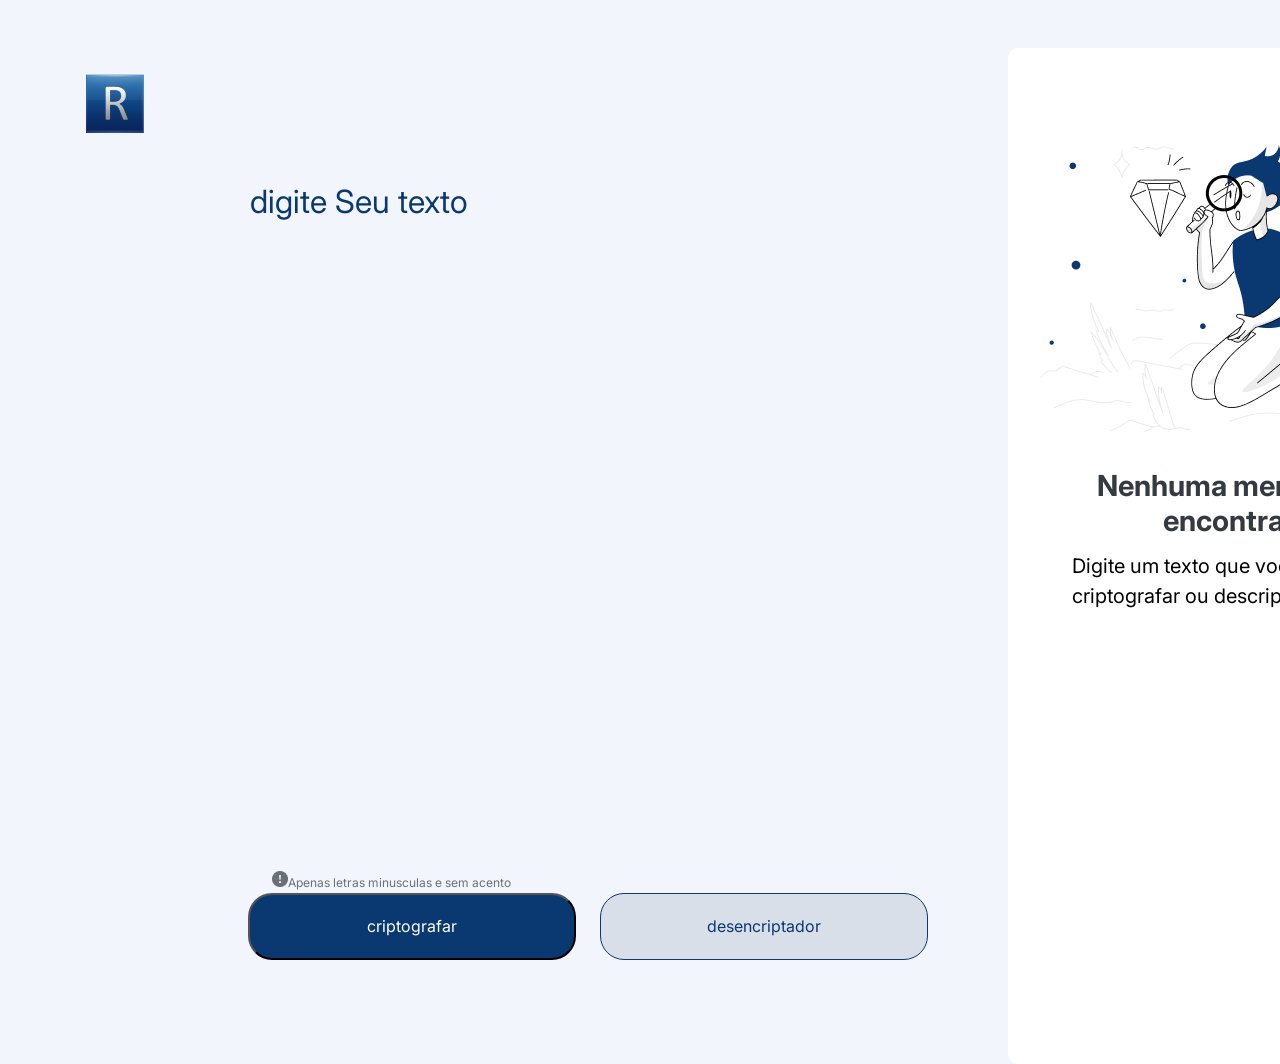
==== index.html @ 2e82d3ce "Refazendo design do projeto" ====
<!DOCTYPE html>

<html>
  <head>
    <meta charset="utf-8">
    <meta http-equiv="X-UA-Compatible" content="IE=edge">
    <meta name="viewport" content="width=device-width, initial-scale=1.0">
    <title>Chalenger 1</title>
    <meta name="viewport" content="width=device-width, initial-scale=1">
    <link rel="stylesheet" href="style.css">
    <link rel="preconnect" href="https://fonts.googleapis.com">
    <link rel="preconnect" href="https://fonts.gstatic.com" crossorigin>
    <link href="https://fonts.googleapis.com/css2?family=Inter&display=swap" rel="stylesheet">
       
     
  </head>
  <header>
    <div class="logoAlura"> 
      <img src="/src/logo.png" alt="logo alura" class="logo__R">
    </div>

        
  </header>
    <body class="Plano_de_fundo">
      <main >
          <textarea placeholder="digite Seu texto" class="input-texto" cols="30" rows="10"></textarea>
        
          
          <section>
            
            <p id="aviso"><img src="/src/aviso.png" alt="aviso" class="aviso_img">Apenas letras minusculas e sem acento</p>       
            <button onclick="ButtonEncriptar()" class="criptografar" >criptografar</button>
            <button onclick="ButtonDesencriptar()" class="desencriptador">desencriptador</button>
          </section>

          <section>
            <div id ="div-aparece">
              <textarea class="output-texto" id="mensagem"cols="40" rows="6" placeholder="Nenhuma mensagem encontrada"></textarea>
              <input class="copiar" type="submit" value="Copiar" id="btn-copiar">
            </div>

          </section>
          <section class="mensagem">
            <div id="div-desaparece" class="message-box-div">
              <img src="/src/High quality products 1 1.png"> 
              <h2>Nenhuma mensagem encontrada</h2>
              <h3>Digite um texto que você deseja criptografar ou descriptografar.</h3>
            </div>      
              
                  
            
            
        
    
        
      </main>
    </body>
    <script src="script.js"></script>
</html>
---- style.css ----
* {
    font-family: "Inter", sans-serif;
    font-weight: 400;
    font-size: 32px;
    line-height: 150%;
   
}

.Plano_de_fundo {
position: relative;
background: #F3F5FC;
position: relative;
width: 1440px;
height: 1024px;
}
.Plano_de_fundo p{
/*posição do texto*/
position: absolute;
width: 680px;
height: 48px;
left: 240px;
top: 168px;
/*fonte do texto*/
font-weight: 400;
font-size: 32px;
line-height: 150%;
color: #0A3871;

}
.input-texto{
    position: absolute;
    left: 240px;
    top: 168px;
    width: 343px;
    height: 624px;
    color: #0A3871;
    resize: none;
    background:transparent;
    border: none;

}
::placeholder { color: #0A3871; }
/*deixa a textarea sem borda*/
.input-texto:focus { 
    border: none;
    outline: none;
   }


.logoAlura {
    position:absolute;
    right: 90.74%;
    left: 5.21%;
    top: 6.25%;
    bottom: 89.8%;

}
.criptografar{
    /*posição do botão*/
    position: absolute;
    top: 869px;
    left: 240px;
    bottom: 72px;
    right: 872px; 
    margin-top: 16px;
    /*tamanho do botão*/
    width: 328px;
    height: 67px;
/*plano de fundo botão*/
    background: #0A3871;
    border-radius: 24px;
    /*fonte do botão*/
  
    font-size: 16px;
    line-height: 19px;
    text-align: center;
        /* cor font */
    color: #FFFFFF;
}
.desencriptador{
    /*posição do botão*/
    position: absolute;
    top: 885px;
    left: 592px;
    bottom: 72px;
    right: 520px; 
    /*tamanho do botão*/
    width: 328px;
    height: 67px;
/*estilo do botão*/
    background: #D8DFE8;
    border: 1px solid #0A3871;
    border-radius: 24px;
    /*fonte do botão*/
   
    font-size: 16px;
    line-height: 19px;
    text-align: center;
        /* cor font */
    color: #0A3871
}
#aviso{
    position: absolute;
    top: 851px;
    right: 948px;
    left:264px;
    bottom: 155px;
    display: inline;
    

    
    
    width: 245px;
    height: 18px;
    font-size: 12px;
    font-weight: 400;
    line-height: 150%;
    color: #495057;

opacity: 0.8;
}

.output-texto {
    position: absolute;
    margin:40px 40px 40px 1000px;
    width: 400px;
    height: 944px;
    padding: 30px;
    
    color:#495057;;
    
    /* shadow */
   
    border-color: #FFFFFF;
    border-radius: 32px;
}
.output-texto:focus{
    border: none;
    outline: none;
}
.copiar{
    

    
    
  
    position: absolute;
    width: 336px;
    height: 67px;
    
    left: 1032px;
    top: 885px;
    
    
    border: 1px solid #0A3871;
    border-radius: 32px;
    background: #D8DFE8;

    /*fonte*/

    font-family: 'Inter';
    font-style: normal;
    font-weight: 400;
    font-size: 24px;
    line-height: 19px;
    text-align: center;
    color: #0A3871;
}
.copiar:hover{
    cursor: grab;
}
.message-box-div{
    position: absolute;
    /*margin:40px 40px 40px 1000px;*/
    top: 40PX;
    right: 40PX;
    left: 1000PX;
    bottom: 40PX;
    border-radius:10PX ;
    padding: 32px;


    width: 400px;
    height: 944px;
  
  
}
.message-box-div img{
    margin-left: auto;
    margin-right: auto;
 }
.mensagem h2{
   
    width: 336px;
    height: 58px;
    margin-left: auto;
    margin-right: auto;

    /*fonte*/
    font-family: 'Inter';
    font-style: normal;
    font-weight: 700;
    font-size: 29px;
    line-height: 120%;
    text-align: center;
    color: #343A40;
}
.mensagem h3{
    width: 336px;
    height: 48px;
    margin-left: auto;
    margin-right: auto;

    font-family: 'Inter';
    font-style: normal;
    font-weight: 400;
    font-size: 20px;
    line-height: 150%;
}
.message-box-div, .message-box-div img {
    padding-top: 40px;
    background: #FFFFFF;
  }
  .logo__R{
    width: 5vw;

  }
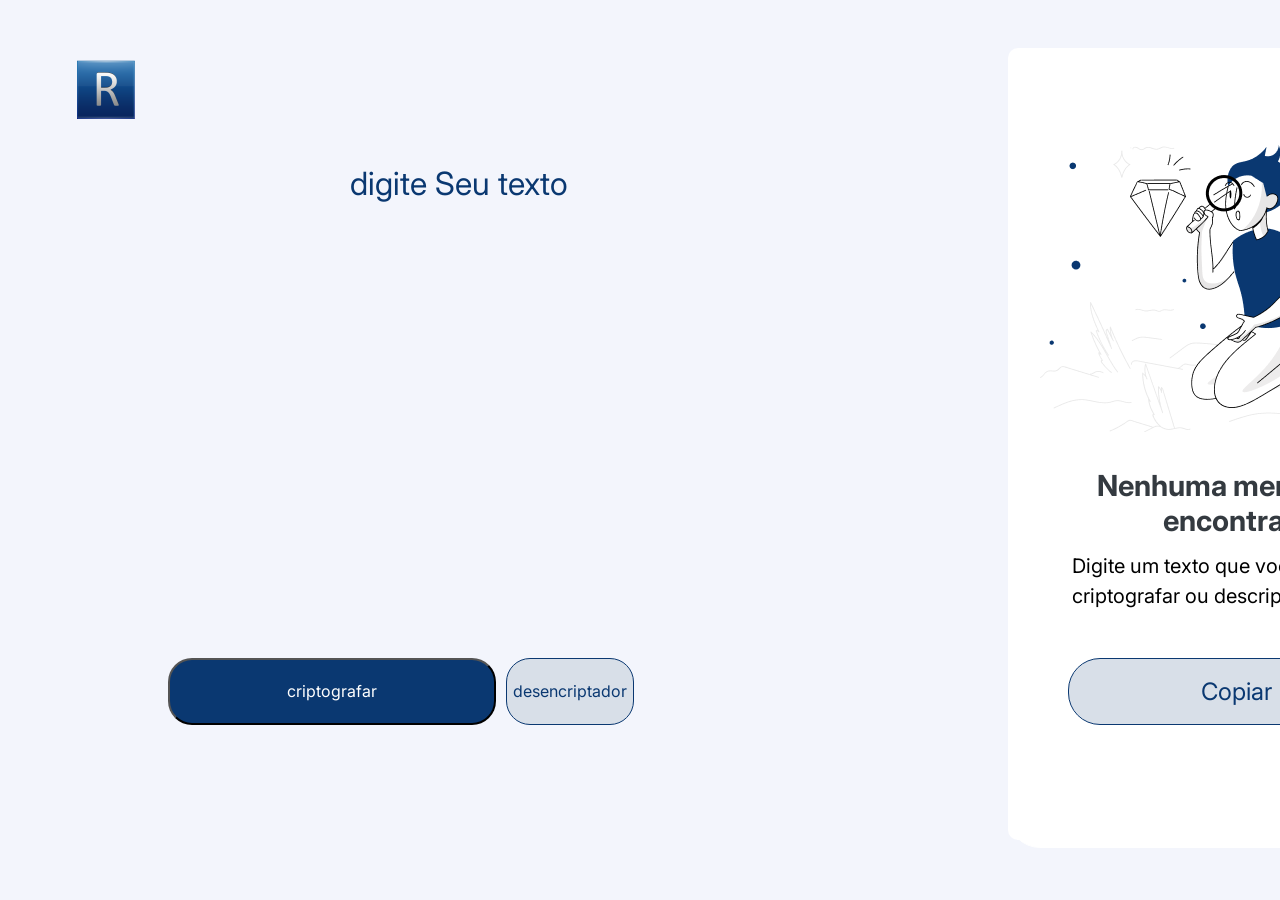
==== commit e8b38611: "Decodificador 2.0" ====
--- a/index.html
+++ b/index.html
@@ -26,10 +26,10 @@
           <textarea placeholder="digite Seu texto" class="input-texto" cols="30" rows="10"></textarea>
         
           
-          <section>
-            
-            <p id="aviso"><img src="/src/aviso.png" alt="aviso" class="aviso_img">Apenas letras minusculas e sem acento</p>       
+          <section class="btn">
+            <div class="button__criptografar">
             <button onclick="ButtonEncriptar()" class="criptografar" >criptografar</button>
+          </div>
             <button onclick="ButtonDesencriptar()" class="desencriptador">desencriptador</button>
           </section>
 
--- a/style.css
+++ b/style.css
@@ -5,19 +5,20 @@
     line-height: 150%;
    
 }
-
+html{
+    width: 100vw;
+    height: 100vh;
+}
 .Plano_de_fundo {
 position: relative;
 background: #F3F5FC;
-position: relative;
-width: 1440px;
-height: 1024px;
+
 }
 .Plano_de_fundo p{
 /*posição do texto*/
 position: absolute;
-width: 680px;
-height: 48px;
+width: 10%;
+height: 2%;
 left: 240px;
 top: 168px;
 /*fonte do texto*/
@@ -29,10 +30,10 @@
 }
 .input-texto{
     position: absolute;
-    left: 240px;
-    top: 168px;
+    left: 340px;
+    top: 150px;
     width: 343px;
-    height: 624px;
+    height: 57vh;
     color: #0A3871;
     resize: none;
     background:transparent;
@@ -45,7 +46,9 @@
     border: none;
     outline: none;
    }
-
+.button__criptografar{
+    display: flex;
+}
 
 .logoAlura {
     position:absolute;
@@ -55,14 +58,20 @@
     bottom: 89.8%;
 
 }
+.btn{
+    display: flex;
+    position: absolute;
+    top: 650px;
+    left: 160px;
+    bottom: 72px;
+    right: 872px;
+   
+
+}
 .criptografar{
     /*posição do botão*/
-    position: absolute;
-    top: 869px;
-    left: 240px;
-    bottom: 72px;
-    right: 872px; 
-    margin-top: 16px;
+  
+    margin-right: 10px;
     /*tamanho do botão*/
     width: 328px;
     height: 67px;
@@ -78,12 +87,7 @@
     color: #FFFFFF;
 }
 .desencriptador{
-    /*posição do botão*/
-    position: absolute;
-    top: 885px;
-    left: 592px;
-    bottom: 72px;
-    right: 520px; 
+    
     /*tamanho do botão*/
     width: 328px;
     height: 67px;
@@ -100,15 +104,6 @@
     color: #0A3871
 }
 #aviso{
-    position: absolute;
-    top: 851px;
-    right: 948px;
-    left:264px;
-    bottom: 155px;
-    display: inline;
-    
-
-    
     
     width: 245px;
     height: 18px;
@@ -124,7 +119,7 @@
     position: absolute;
     margin:40px 40px 40px 1000px;
     width: 400px;
-    height: 944px;
+    height: 82vh;
     padding: 30px;
     
     color:#495057;;
@@ -140,16 +135,12 @@
 }
 .copiar{
     
-
-    
-    
-  
     position: absolute;
     width: 336px;
     height: 67px;
     
-    left: 1032px;
-    top: 885px;
+    left: 1060px;
+    top: 650px;
     
     
     border: 1px solid #0A3871;
@@ -165,25 +156,26 @@
     line-height: 19px;
     text-align: center;
     color: #0A3871;
+    z-index: 5;
 }
 .copiar:hover{
     cursor: grab;
 }
 .message-box-div{
-    position: absolute;
+    position: relative;
     /*margin:40px 40px 40px 1000px;*/
     top: 40PX;
     right: 40PX;
     left: 1000PX;
-    bottom: 40PX;
+    bottom: 42PX;
     border-radius:10PX ;
     padding: 32px;
 
 
     width: 400px;
-    height: 944px;
+    height: 78vh;
   
-  
+    z-index: 3;
 }
 .message-box-div img{
     margin-left: auto;
@@ -204,6 +196,7 @@
     line-height: 120%;
     text-align: center;
     color: #343A40;
+    
 }
 .mensagem h3{
     width: 336px;
@@ -216,6 +209,9 @@
     font-weight: 400;
     font-size: 20px;
     line-height: 150%;
+}
+.message-box-div{
+    height: 80vh;
 }
 .message-box-div, .message-box-div img {
     padding-top: 40px;
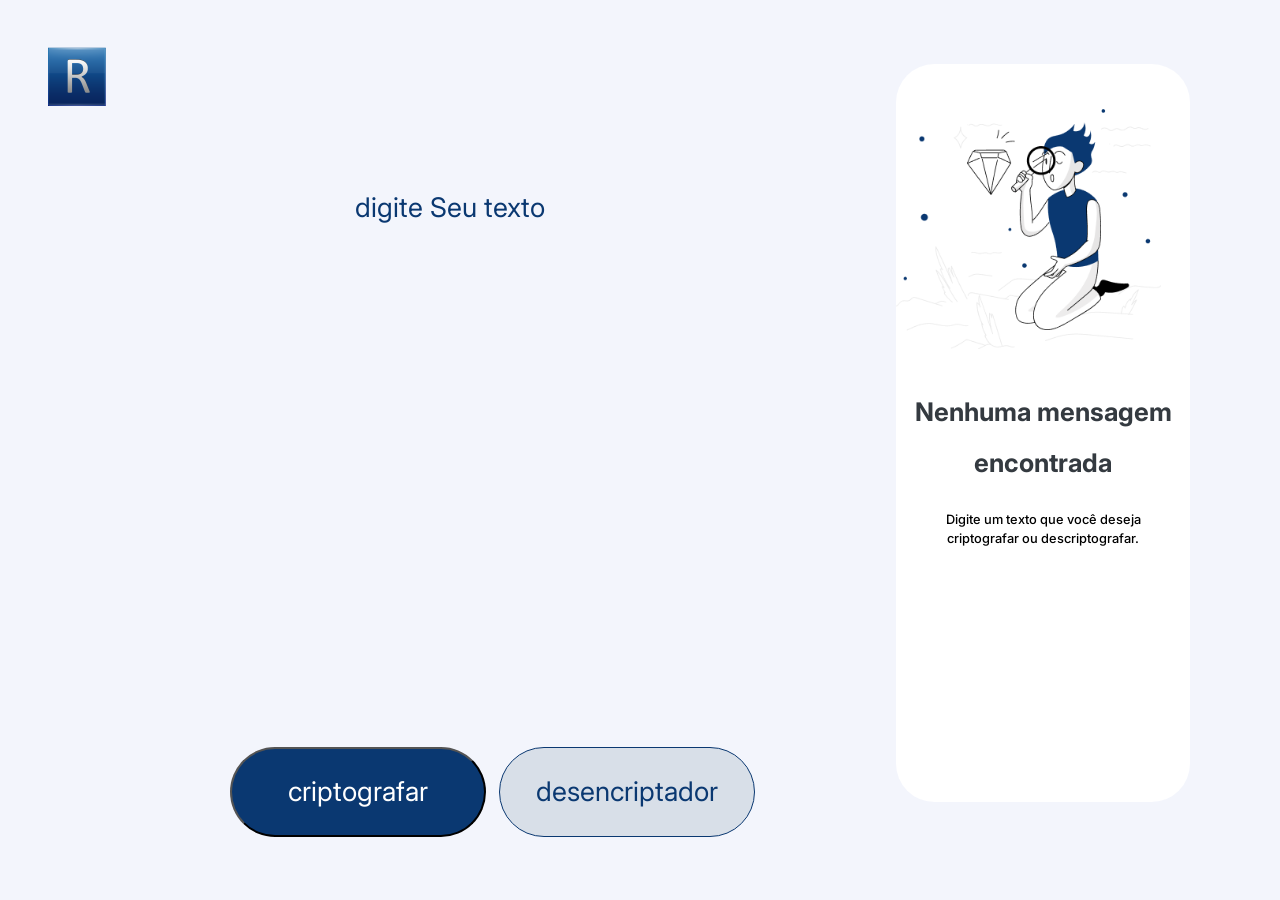
==== commit 604f102e: "Responsividade" ====
--- a/index.html
+++ b/index.html
@@ -15,8 +15,8 @@
      
   </head>
   <header>
-    <div class="logoAlura"> 
-      <img src="/src/logo.png" alt="logo alura" class="logo__R">
+    <div class="logoR"> 
+      <img src="src/logo.png"  class="logo__R">
     </div>
 
         
@@ -33,20 +33,23 @@
             <button onclick="ButtonDesencriptar()" class="desencriptador">desencriptador</button>
           </section>
 
-          <section>
-            <div id ="div-aparece">
-              <textarea class="output-texto" id="mensagem"cols="40" rows="6" placeholder="Nenhuma mensagem encontrada"></textarea>
+          <section id="div-aparece">
+            <div id ="div-txtArea">
+              <textarea class="output-texto" id="mensagem"cols="40" rows="6" ></textarea>
               <input class="copiar" type="submit" value="Copiar" id="btn-copiar">
             </div>
 
           </section>
           <section class="mensagem">
             <div id="div-desaparece" class="message-box-div">
-              <img src="/src/High quality products 1 1.png"> 
-              <h2>Nenhuma mensagem encontrada</h2>
+              <img src="src/High quality products 1 1.png"> 
+              
+              <div class="avisos">
+                <h2>Nenhuma mensagem encontrada</h2>
               <h3>Digite um texto que você deseja criptografar ou descriptografar.</h3>
+            </div>
             </div>      
-              
+           
                   
             
             
--- a/style.css
+++ b/style.css
@@ -1,43 +1,33 @@
 * {
     font-family: "Inter", sans-serif;
     font-weight: 400;
-    font-size: 32px;
+    font-size: 3vh;
     line-height: 150%;
+    line-height: 4vw;
    
 }
 html{
-    width: 100vw;
+    width: 100%;
     height: 100vh;
 }
 .Plano_de_fundo {
-position: relative;
+
 background: #F3F5FC;
-
-}
-.Plano_de_fundo p{
-/*posição do texto*/
-position: absolute;
-width: 10%;
-height: 2%;
-left: 240px;
-top: 168px;
-/*fonte do texto*/
-font-weight: 400;
-font-size: 32px;
-line-height: 150%;
-color: #0A3871;
-
-}
+margin: 0;
+
+}
+
 .input-texto{
     position: absolute;
-    left: 340px;
-    top: 150px;
-    width: 343px;
+    left: 20vw;
+    top: 20vh;
+    width: 30vw;
     height: 57vh;
     color: #0A3871;
     resize: none;
     background:transparent;
     border: none;
+    text-align: center;
 
 }
 ::placeholder { color: #0A3871; }
@@ -50,38 +40,37 @@
     display: flex;
 }
 
-.logoAlura {
+.logoR {
     position:absolute;
-    right: 90.74%;
-    left: 5.21%;
-    top: 6.25%;
-    bottom: 89.8%;
+   top: 5vh;
+   left: 5vh;
+    
 
 }
 .btn{
     display: flex;
     position: absolute;
-    top: 650px;
-    left: 160px;
-    bottom: 72px;
-    right: 872px;
+    top: 83vh;
+    left: 18vw;
+    
+    
    
 
 }
 .criptografar{
     /*posição do botão*/
   
-    margin-right: 10px;
+    margin-right: 1vw;
     /*tamanho do botão*/
-    width: 328px;
-    height: 67px;
+    width: 20vw;
+    height: 10vh;
 /*plano de fundo botão*/
     background: #0A3871;
-    border-radius: 24px;
+    border-radius: 10vw;
     /*fonte do botão*/
   
-    font-size: 16px;
-    line-height: 19px;
+    
+    
     text-align: center;
         /* cor font */
     color: #FFFFFF;
@@ -89,62 +78,64 @@
 .desencriptador{
     
     /*tamanho do botão*/
-    width: 328px;
-    height: 67px;
+    width: 20vw;
+    height: 10vh;
 /*estilo do botão*/
     background: #D8DFE8;
     border: 1px solid #0A3871;
-    border-radius: 24px;
+    border-radius: 10vw;
     /*fonte do botão*/
    
-    font-size: 16px;
-    line-height: 19px;
+    
+    
     text-align: center;
         /* cor font */
     color: #0A3871
 }
-#aviso{
-    
-    width: 245px;
-    height: 18px;
-    font-size: 12px;
-    font-weight: 400;
-    line-height: 150%;
-    color: #495057;
-
-opacity: 0.8;
+#div-aparece{
+    display: none ;
+}
+#div-txtArea{
+    
+    position: relative;    
+    top:5vw ;
+    left: 70vw;
+    display: flex;
+    flex-direction: column;
+    height: 82vh;
+    width: 23vw;
+    border-radius: 3vw;
+    background-color:#FFFFFF ;
+   
 }
 
 .output-texto {
-    position: absolute;
-    margin:40px 40px 40px 1000px;
-    width: 400px;
-    height: 82vh;
-    padding: 30px;
+    
+    width: 20vw;
+    height: 72vh;
+    
     
     color:#495057;;
     
     /* shadow */
    
     border-color: #FFFFFF;
-    border-radius: 32px;
+    border-radius: 3vw;
+    z-index: 3;
 }
 .output-texto:focus{
     border: none;
     outline: none;
 }
 .copiar{
-    
-    position: absolute;
-    width: 336px;
-    height: 67px;
-    
-    left: 1060px;
-    top: 650px;
+    align-self: center;
+    
+    width: 15vw;
+    height: 10vh;
     
     
     border: 1px solid #0A3871;
-    border-radius: 32px;
+    border-radius: 10vw;
     background: #D8DFE8;
 
     /*fonte*/
@@ -152,8 +143,7 @@
     font-family: 'Inter';
     font-style: normal;
     font-weight: 400;
-    font-size: 24px;
-    line-height: 19px;
+    
     text-align: center;
     color: #0A3871;
     z-index: 5;
@@ -161,67 +151,187 @@
 .copiar:hover{
     cursor: grab;
 }
+#div-desaparece{
+    display: block ;
+}
+
 .message-box-div{
-    position: relative;
-    /*margin:40px 40px 40px 1000px;*/
-    top: 40PX;
-    right: 40PX;
-    left: 1000PX;
-    bottom: 42PX;
-    border-radius:10PX ;
-    padding: 32px;
-
-
-    width: 400px;
-    height: 78vh;
-  
+    
+    position: relative;    
+    top:5vw ;
+    left: 70vw;
+    display: flex;
+    flex-direction: column;
+    height: 82vh;
+    width: 23vw;
+    border-radius: 3vw;
+    background-color:#FFFFFF ;
     z-index: 3;
 }
 .message-box-div img{
-    margin-left: auto;
-    margin-right: auto;
- }
+    width: 90%;
+    margin-top: 5vh;
+}
+
 .mensagem h2{
    
-    width: 336px;
-    height: 58px;
-    margin-left: auto;
-    margin-right: auto;
+   
 
     /*fonte*/
     font-family: 'Inter';
     font-style: normal;
     font-weight: 700;
-    font-size: 29px;
-    line-height: 120%;
+    font-size: 2vw;
+
     text-align: center;
     color: #343A40;
     
 }
 .mensagem h3{
-    width: 336px;
-    height: 48px;
-    margin-left: auto;
-    margin-right: auto;
-
+   
+ margin: 1vw;
     font-family: 'Inter';
     font-style: normal;
-    font-weight: 400;
-    font-size: 20px;
+    font-weight: 500;
+    font-size: 1vw;
     line-height: 150%;
-}
-.message-box-div{
-    height: 80vh;
-}
-.message-box-div, .message-box-div img {
-    padding-top: 40px;
-    background: #FFFFFF;
-  }
+    text-align: center;
+}
+
+
   .logo__R{
     width: 5vw;
 
   }
-
-
-
-
+  .mobile{
+    display: none;
+  }
+
+  @media screen and (max-width: 390px){
+    *{
+        font-family: "Inter", sans-serif;
+        font-weight: 400;
+        font-size: 4vh;
+        line-height: 150%;
+        line-height: 4vw;
+    }
+    html{
+        height: 200%;
+    }
+    .mobile{
+        display: block;
+    }
+    main{
+        display: flex;
+        flex-direction: column;
+    }
+ .logoR{
+    display: flex;
+    position: static;
+    width: 100%;
+    justify-content: center;
+    
+   
+   
+ }
+ .logoR img{
+
+ 
+    width: 25%;
+  
+ }
+
+ .output-texto{
+    position: static;
+    width: 100%;
+    height: 60%;
+    margin-top: 5vh;
+    line-height: 1.5;
+    text-align: center;
+
+ }
+ 
+ .Plano_de_fundo{
+    
+ }
+ .input-texto{
+    width: 80%;
+    margin: 5vh;
+    line-height: 1.5;
+    
+  
+ }
+ .btn{
+    position: static;
+    width: 100vw;
+    display: flex;
+    flex-direction: column;
+    align-items: center;
+    height: 30vh;
+ }
+ .criptografar, .desencriptador{
+    width: 95vw;
+  
+    
+ }
+ #div-txtArea{
+    position: static;
+    width: 90%;
+    margin: auto;
+    border-radius: 2vh;
+ }
+ .copiar{
+    width: 80vw;
+    border-radius: 2vh;
+ }
+ .input-texto{
+    position: static;
+   
+ }
+ #div-aparece{
+    display: none;
+ }
+ #div-desaparece{
+    display: block;
+ }
+ .message-box-div{
+    display: flex;
+    flex-direction: column;
+    position: static;
+    width: 70%;
+    margin: auto;
+    height: 20vh;
+    justify-content: space-around;
+    padding: 32px;
+    gap: 32px;
+    
+ }
+ .message-box-div h2{
+ 
+    font-size: 3vh;
+    margin: 0;
+    height: 50%;
+ }
+ .message-box-div h3{
+    font-size: 2vh;
+    margin: 0;
+    height: 50%;
+ }
+ .message-box-div img{
+display: none;
+
+ }
+ .avisos{
+    display: flex;
+    flex-direction: column;
+    height: 100% ;
+    width: 100%;
+
+ }
+  }
+    
+  
+
+
+
+
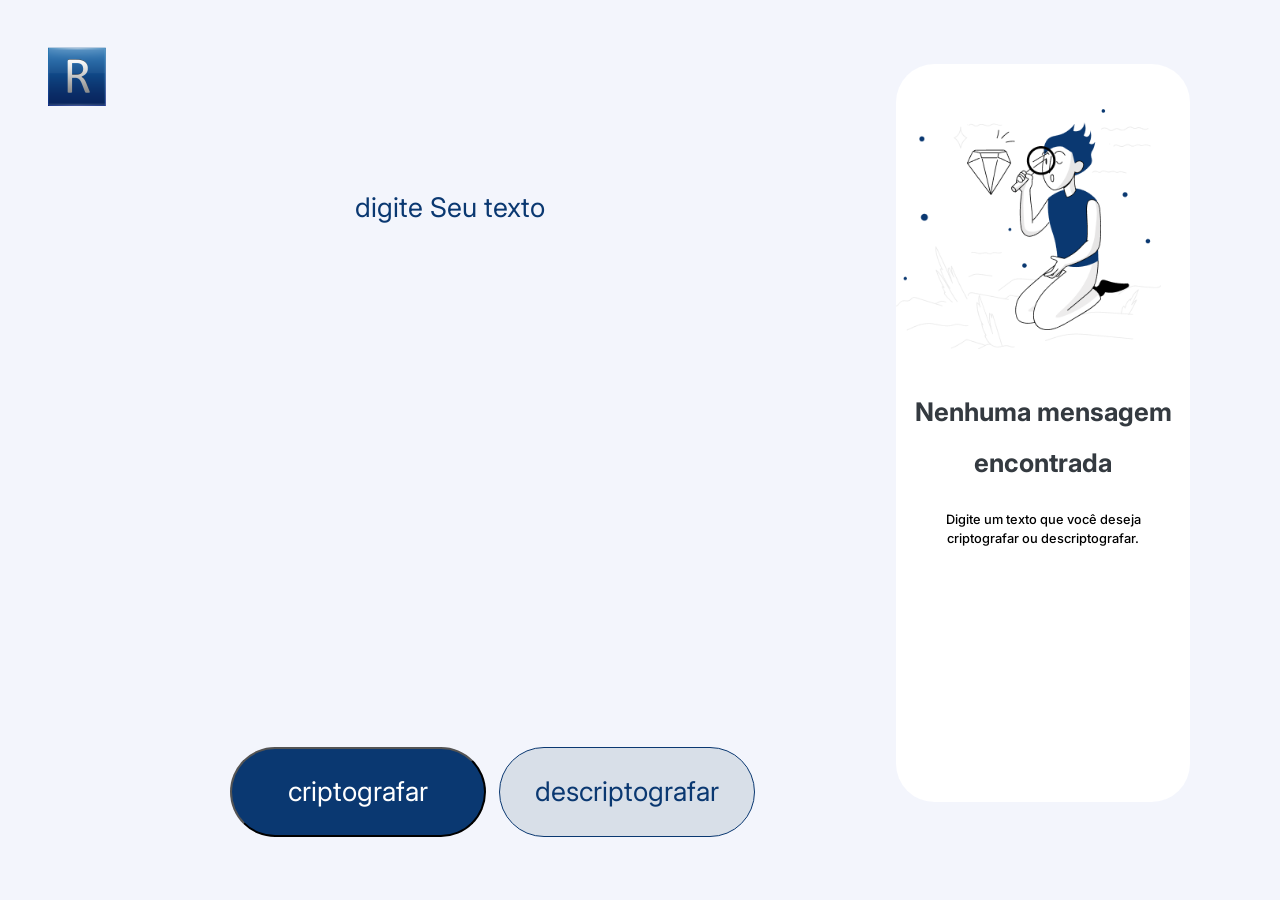
==== commit ba2dfd3c: "correção ortografica" ====
--- a/index.html
+++ b/index.html
@@ -5,7 +5,7 @@
     <meta charset="utf-8">
     <meta http-equiv="X-UA-Compatible" content="IE=edge">
     <meta name="viewport" content="width=device-width, initial-scale=1.0">
-    <title>Chalenger 1</title>
+    <title>Decodificador</title>
     <meta name="viewport" content="width=device-width, initial-scale=1">
     <link rel="stylesheet" href="style.css">
     <link rel="preconnect" href="https://fonts.googleapis.com">
@@ -30,7 +30,7 @@
             <div class="button__criptografar">
             <button onclick="ButtonEncriptar()" class="criptografar" >criptografar</button>
           </div>
-            <button onclick="ButtonDesencriptar()" class="desencriptador">desencriptador</button>
+            <button onclick="ButtonDesencriptar()" class="desencriptador">descriptografar</button>
           </section>
 
           <section id="div-aparece">
@@ -59,4 +59,4 @@
       </main>
     </body>
     <script src="script.js"></script>
-</html>+</html>
